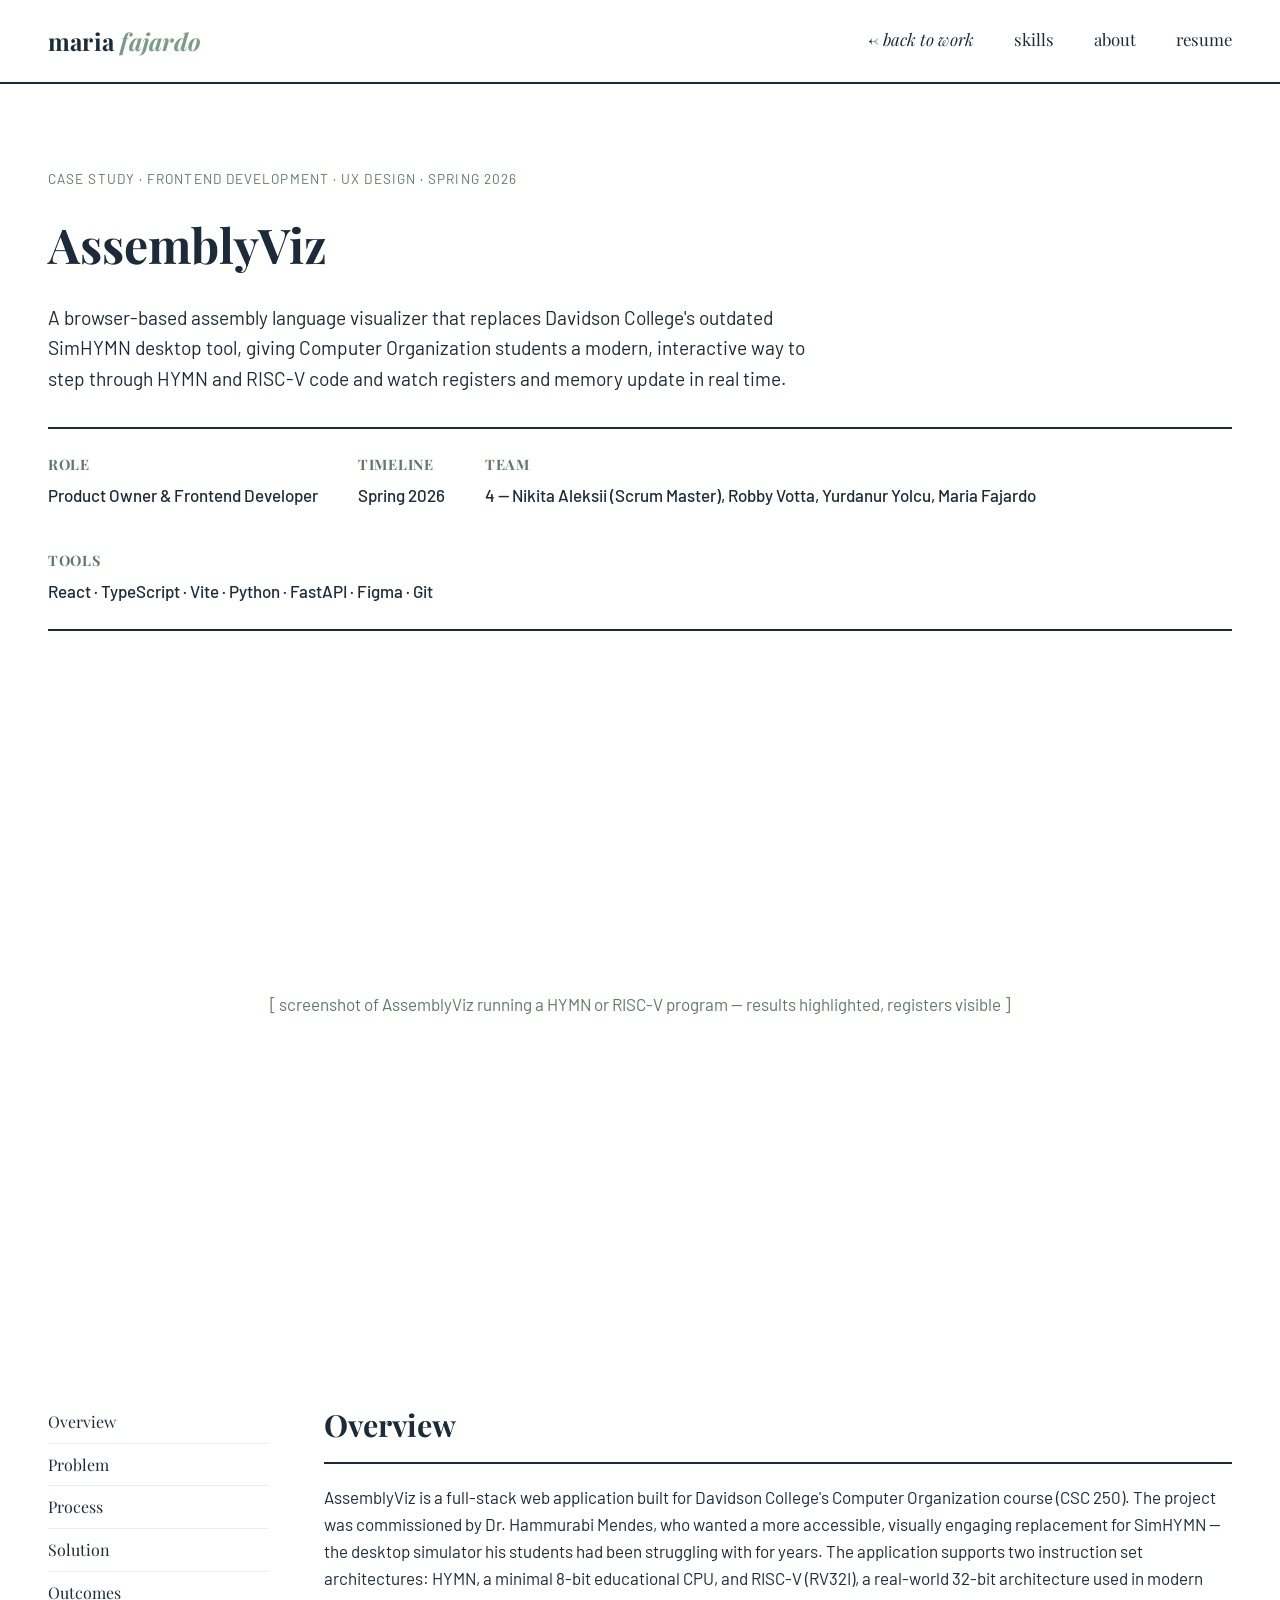
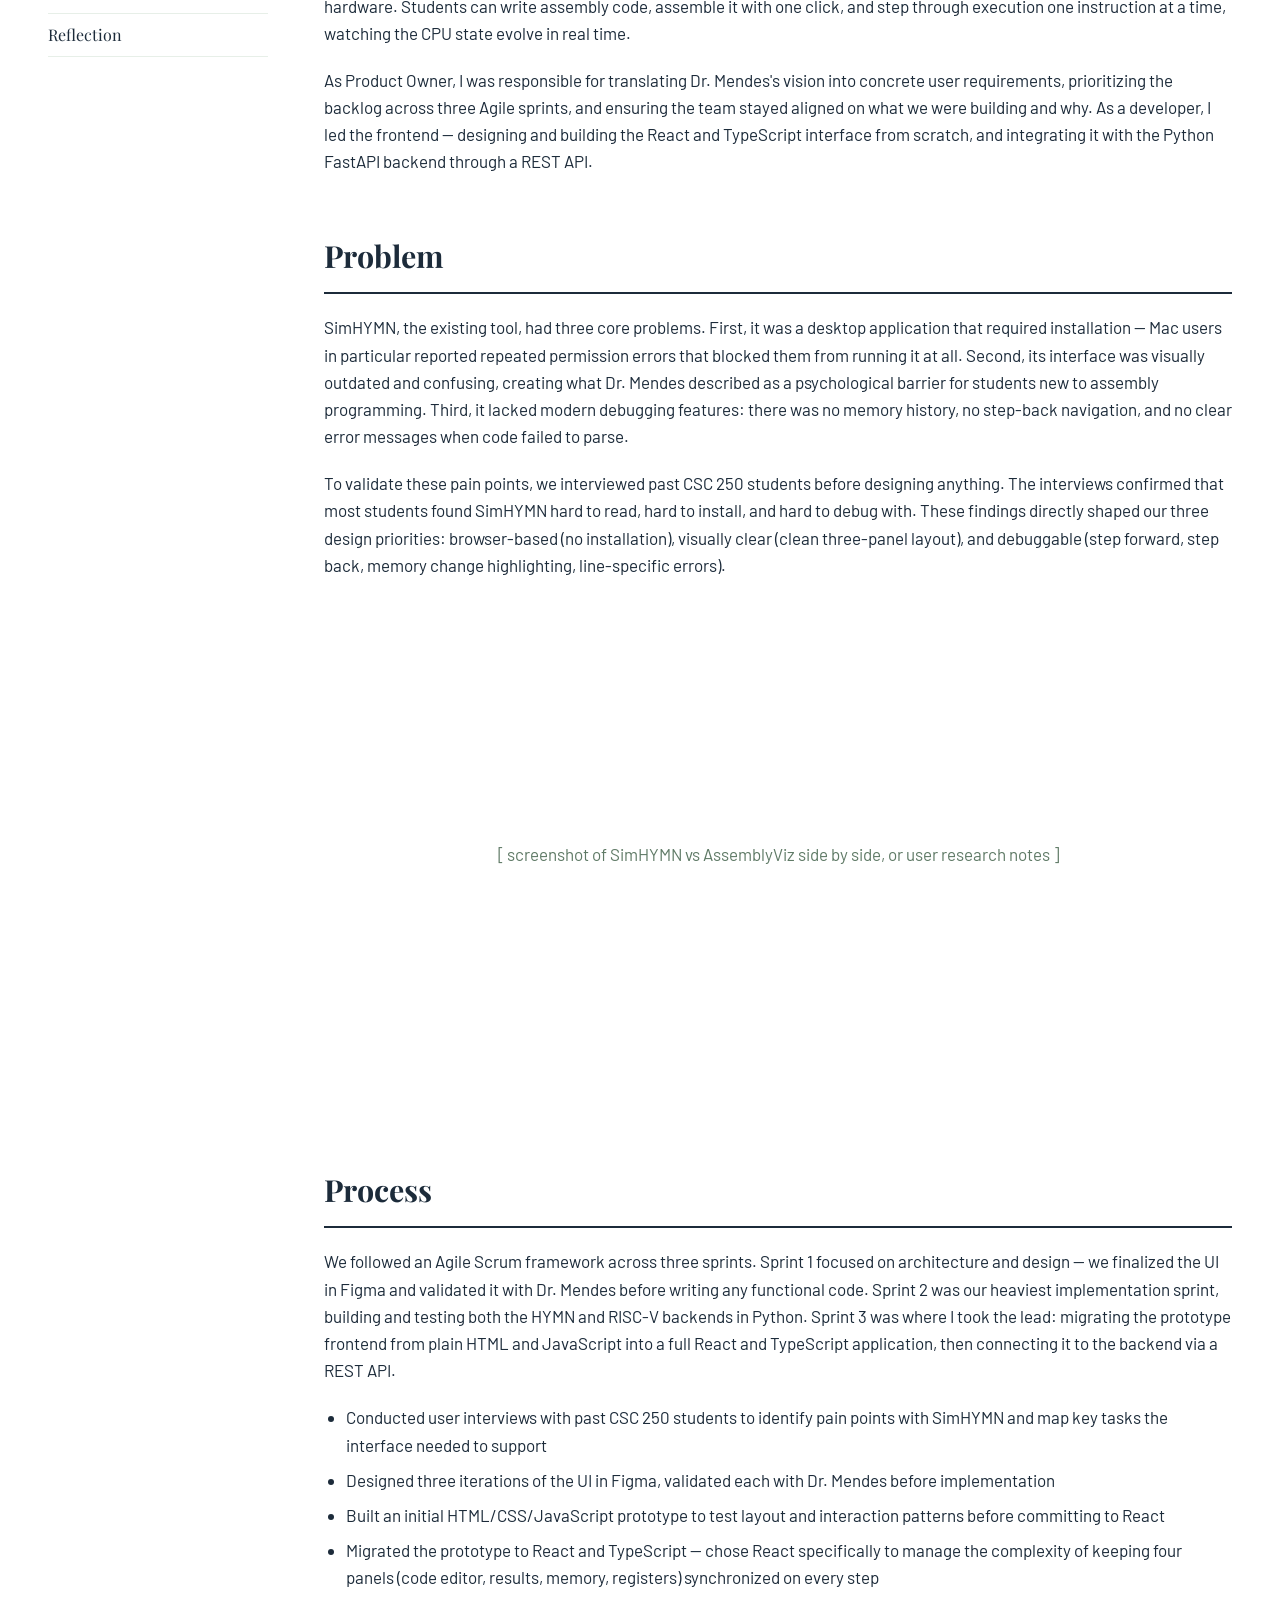
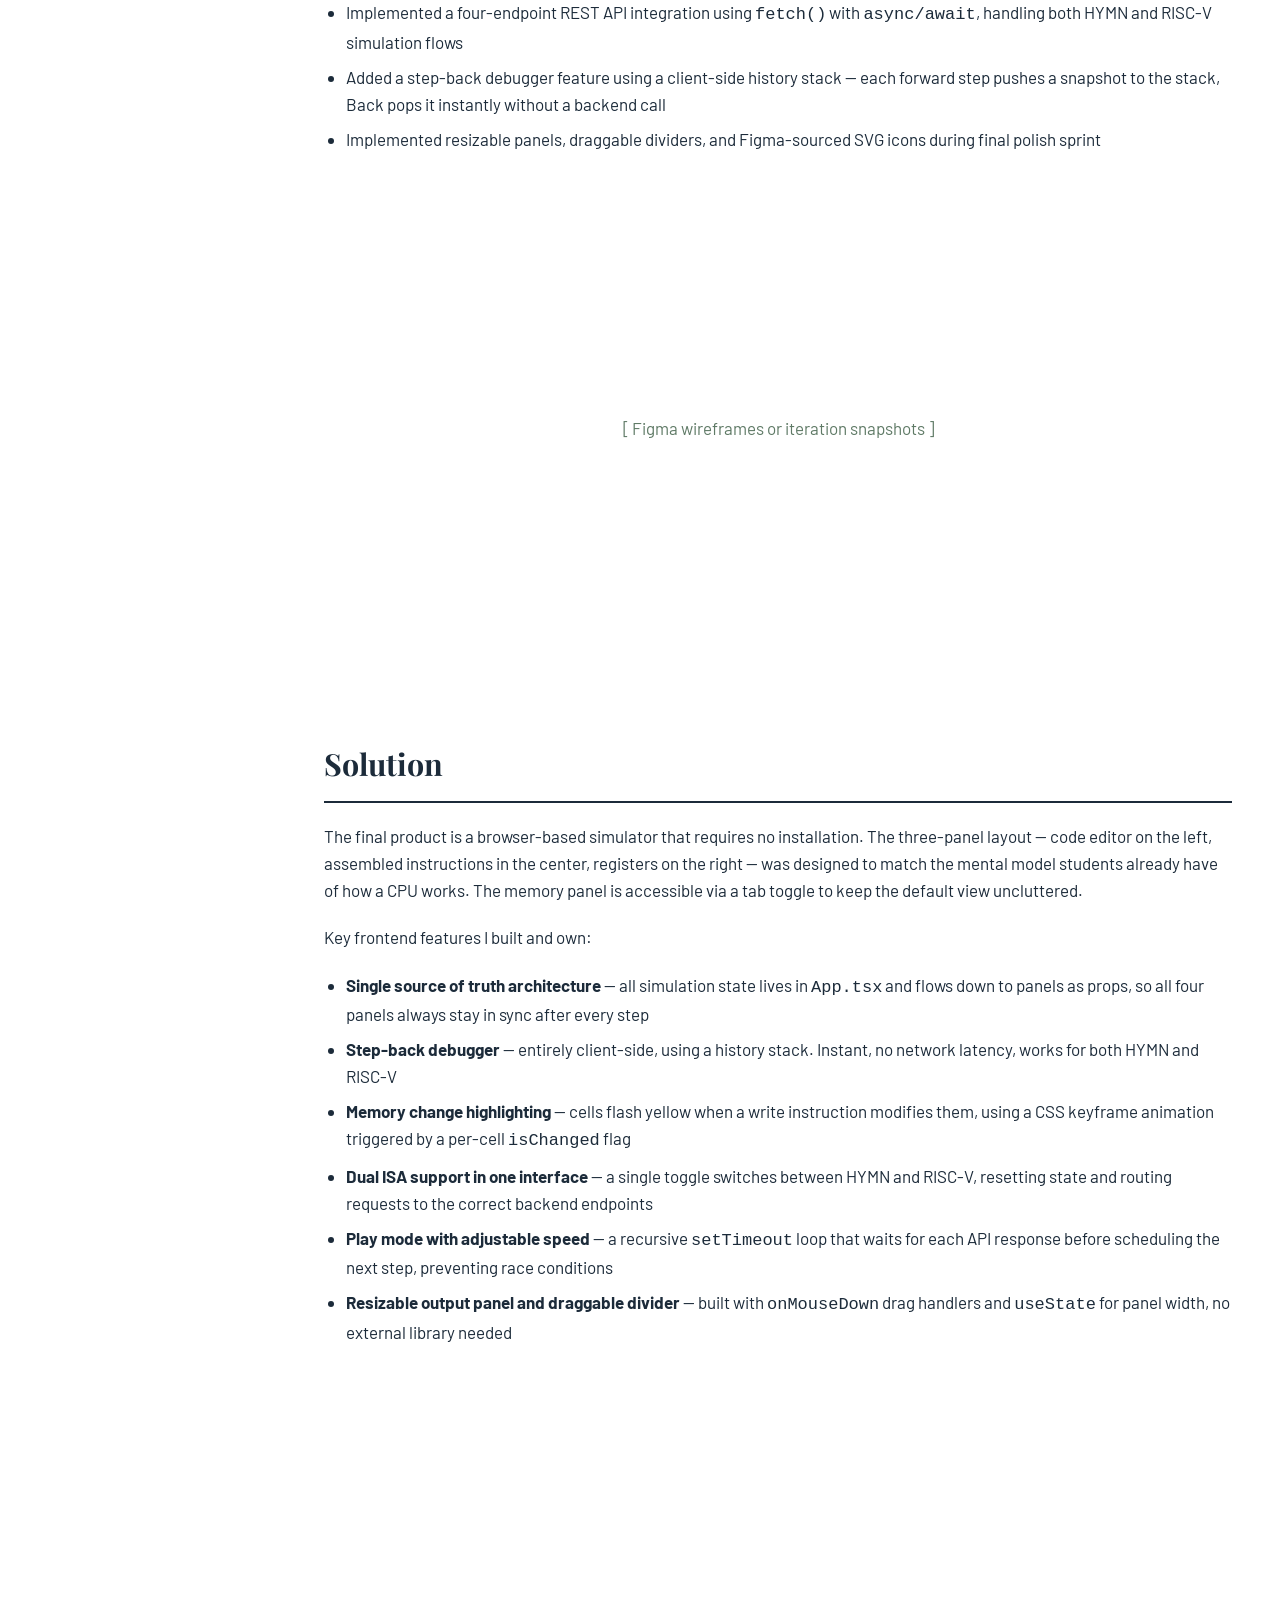
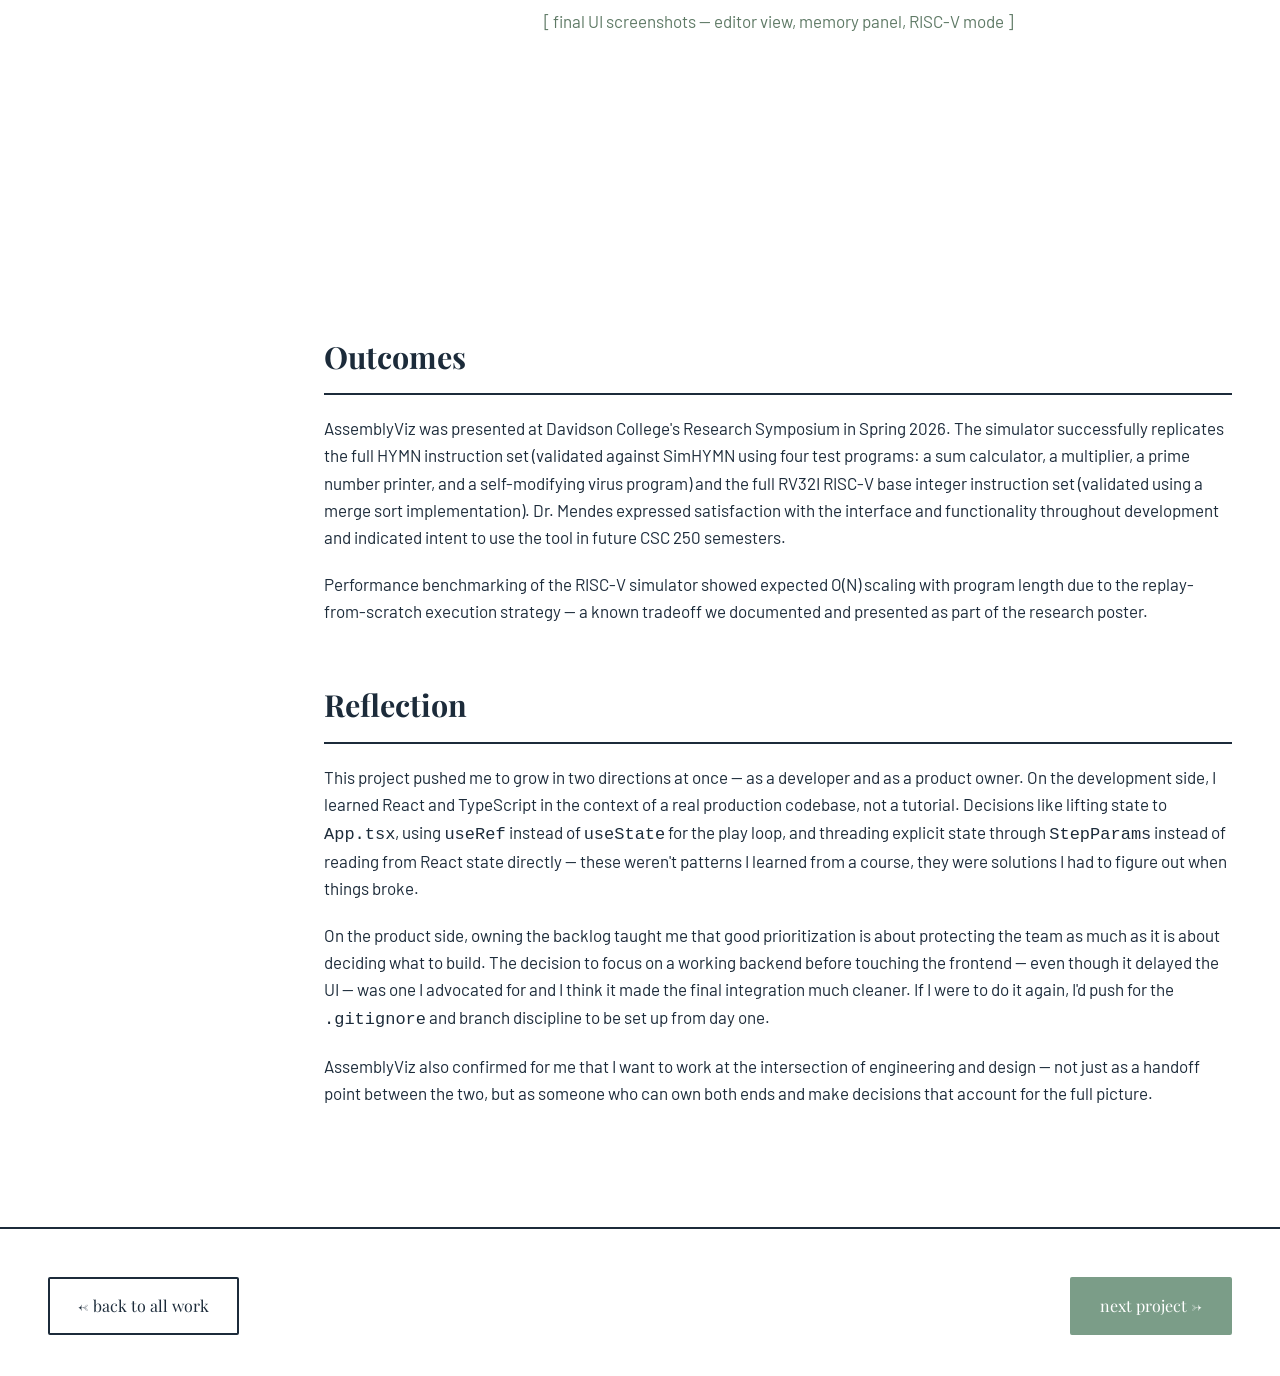
==== projects/assembly.html @ 3fd5109d "Most media for first projects" ====
<!DOCTYPE html>
<html lang="en">
<head>
<meta charset="UTF-8" />
<meta name="viewport" content="width=device-width, initial-scale=1.0" />
<title>AssemblyViz — Maria Fajardo</title>
<link rel="stylesheet" href="../style.css" />
</head>
<body>

<div class="stripe-bar"></div>

<nav class="site-nav">
  <a href="../index.html#home" class="logo">maria <span>fajardo</span></a>
  <div class="nav-links">
    <a href="../index.html#work" class="project-nav-back">← back to work</a>
    <a href="../index.html#skills">skills</a>
    <a href="../index.html#about">about</a>
    <a href="../index.html#resume">resume</a>
  </div>
</nav>

<!-- ============ PROJECT HERO ============ -->
<section class="project-hero">
  <p class="eyebrow">Case Study · Frontend Development · UX Design · Spring 2026</p>
  <h1>AssemblyViz</h1>
  <p class="project-summary">
    A browser-based assembly language visualizer that replaces Davidson College's
    outdated SimHYMN desktop tool, giving Computer Organization students a modern,
    interactive way to step through HYMN and RISC-V code and watch registers and
    memory update in real time.
  </p>

  <div class="project-meta-row">
    <div class="meta-item">
      <h4>Role</h4>
      <p>Product Owner &amp; Frontend Developer</p>
    </div>
    <div class="meta-item">
      <h4>Timeline</h4>
      <p>Spring 2026</p>
    </div>
    <div class="meta-item">
      <h4>Team</h4>
      <p>4 — Nikita Aleksii (Scrum Master), Robby Votta, Yurdanur Yolcu, Maria Fajardo</p>
    </div>
    <div class="meta-item">
      <h4>Tools</h4>
      <p>React · TypeScript · Vite · Python · FastAPI · Figma · Git</p>
    </div>
  </div>
</section>

<!-- ============ HERO MEDIA ============ -->
<div class="project-media">
  <div class="media-box">
    <span class="placeholder-label">[ screenshot of AssemblyViz running a HYMN or RISC-V program — results highlighted, registers visible ]</span>
  </div>
</div>

<!-- ============ BODY ============ -->
<div class="project-body">

  <nav class="project-toc">
    <a href="#overview">Overview</a>
    <a href="#problem">Problem</a>
    <a href="#process">Process</a>
    <a href="#solution">Solution</a>
    <a href="#outcomes">Outcomes</a>
    <a href="#reflection">Reflection</a>
  </nav>

  <div class="project-content">

    <h2 id="overview">Overview</h2>
    <p>
      AssemblyViz is a full-stack web application built for Davidson College's
      Computer Organization course (CSC 250). The project was commissioned by
      Dr. Hammurabi Mendes, who wanted a more accessible, visually engaging
      replacement for SimHYMN — the desktop simulator his students had been
      struggling with for years. The application supports two instruction set
      architectures: HYMN, a minimal 8-bit educational CPU, and RISC-V (RV32I),
      a real-world 32-bit architecture used in modern hardware. Students can write
      assembly code, assemble it with one click, and step through execution
      one instruction at a time, watching the CPU state evolve in real time.
    </p>
    <p>
      As Product Owner, I was responsible for translating Dr. Mendes's vision
      into concrete user requirements, prioritizing the backlog across three Agile
      sprints, and ensuring the team stayed aligned on what we were building and
      why. As a developer, I led the frontend — designing and building the React
      and TypeScript interface from scratch, and integrating it with the Python
      FastAPI backend through a REST API.
    </p>

    <h2 id="problem">Problem</h2>
    <p>
      SimHYMN, the existing tool, had three core problems. First, it was a desktop
      application that required installation — Mac users in particular reported
      repeated permission errors that blocked them from running it at all. Second,
      its interface was visually outdated and confusing, creating what Dr. Mendes
      described as a psychological barrier for students new to assembly programming.
      Third, it lacked modern debugging features: there was no memory history, no
      step-back navigation, and no clear error messages when code failed to parse.
    </p>
    <p>
      To validate these pain points, we interviewed past CSC 250 students before
      designing anything. The interviews confirmed that most students found SimHYMN
      hard to read, hard to install, and hard to debug with. These findings directly
      shaped our three design priorities: browser-based (no installation), visually
      clear (clean three-panel layout), and debuggable (step forward, step back,
      memory change highlighting, line-specific errors).
    </p>
    <div class="media-box">
      <span class="placeholder-label">[ screenshot of SimHYMN vs AssemblyViz side by side, or user research notes ]</span>
    </div>

    <h2 id="process">Process</h2>
    <p>
      We followed an Agile Scrum framework across three sprints. Sprint 1 focused
      on architecture and design — we finalized the UI in Figma and validated it
      with Dr. Mendes before writing any functional code. Sprint 2 was our heaviest
      implementation sprint, building and testing both the HYMN and RISC-V backends
      in Python. Sprint 3 was where I took the lead: migrating the prototype frontend
      from plain HTML and JavaScript into a full React and TypeScript application,
      then connecting it to the backend via a REST API.
    </p>
    <ul>
      <li>Conducted user interviews with past CSC 250 students to identify pain points with SimHYMN and map key tasks the interface needed to support</li>
      <li>Designed three iterations of the UI in Figma, validated each with Dr. Mendes before implementation</li>
      <li>Built an initial HTML/CSS/JavaScript prototype to test layout and interaction patterns before committing to React</li>
      <li>Migrated the prototype to React and TypeScript — chose React specifically to manage the complexity of keeping four panels (code editor, results, memory, registers) synchronized on every step</li>
      <li>Implemented a four-endpoint REST API integration using <code>fetch()</code> with <code>async/await</code>, handling both HYMN and RISC-V simulation flows</li>
      <li>Added a step-back debugger feature using a client-side history stack — each forward step pushes a snapshot to the stack, Back pops it instantly without a backend call</li>
      <li>Implemented resizable panels, draggable dividers, and Figma-sourced SVG icons during final polish sprint</li>
    </ul>
    <div class="media-box">
      <span class="placeholder-label">[ Figma wireframes or iteration snapshots ]</span>
    </div>

    <h2 id="solution">Solution</h2>
    <p>
      The final product is a browser-based simulator that requires no installation.
      The three-panel layout — code editor on the left, assembled instructions in
      the center, registers on the right — was designed to match the mental model
      students already have of how a CPU works. The memory panel is accessible via
      a tab toggle to keep the default view uncluttered.
    </p>
    <p>
      Key frontend features I built and own:
    </p>
    <ul>
      <li><strong>Single source of truth architecture</strong> — all simulation state lives in <code>App.tsx</code> and flows down to panels as props, so all four panels always stay in sync after every step</li>
      <li><strong>Step-back debugger</strong> — entirely client-side, using a history stack. Instant, no network latency, works for both HYMN and RISC-V</li>
      <li><strong>Memory change highlighting</strong> — cells flash yellow when a write instruction modifies them, using a CSS keyframe animation triggered by a per-cell <code>isChanged</code> flag</li>
      <li><strong>Dual ISA support in one interface</strong> — a single toggle switches between HYMN and RISC-V, resetting state and routing requests to the correct backend endpoints</li>
      <li><strong>Play mode with adjustable speed</strong> — a recursive <code>setTimeout</code> loop that waits for each API response before scheduling the next step, preventing race conditions</li>
      <li><strong>Resizable output panel and draggable divider</strong> — built with <code>onMouseDown</code> drag handlers and <code>useState</code> for panel width, no external library needed</li>
    </ul>
    <div class="media-box">
      <span class="placeholder-label">[ final UI screenshots — editor view, memory panel, RISC-V mode ]</span>
    </div>

    <h2 id="outcomes">Outcomes</h2>
    <p>
      AssemblyViz was presented at Davidson College's Research Symposium in Spring
      2026. The simulator successfully replicates the full HYMN instruction set
      (validated against SimHYMN using four test programs: a sum calculator,
      a multiplier, a prime number printer, and a self-modifying virus program)
      and the full RV32I RISC-V base integer instruction set (validated using a
      merge sort implementation). Dr. Mendes expressed satisfaction with the
      interface and functionality throughout development and indicated intent to
      use the tool in future CSC 250 semesters.
    </p>
    <p>
      Performance benchmarking of the RISC-V simulator showed expected O(N) scaling
      with program length due to the replay-from-scratch execution strategy — a
      known tradeoff we documented and presented as part of the research poster.
    </p>

    <h2 id="reflection">Reflection</h2>
    <p>
      This project pushed me to grow in two directions at once — as a developer
      and as a product owner. On the development side, I learned React and TypeScript
      in the context of a real production codebase, not a tutorial. Decisions like
      lifting state to <code>App.tsx</code>, using <code>useRef</code> instead of
      <code>useState</code> for the play loop, and threading explicit state through
      <code>StepParams</code> instead of reading from React state directly — these
      weren't patterns I learned from a course, they were solutions I had to figure
      out when things broke.
    </p>
    <p>
      On the product side, owning the backlog taught me that good prioritization
      is about protecting the team as much as it is about deciding what to build.
      The decision to focus on a working backend before touching the frontend — even
      though it delayed the UI — was one I advocated for and I think it made the
      final integration much cleaner. If I were to do it again, I'd push for the
      <code>.gitignore</code> and branch discipline to be set up from day one.
    </p>
    <p>
      AssemblyViz also confirmed for me that I want to work at the intersection of
      engineering and design — not just as a handoff point between the two, but as
      someone who can own both ends and make decisions that account for the full
      picture.
    </p>

  </div>
</div>

<div class="project-nav-footer">
  <a href="../index.html#work" class="btn">← back to all work</a>
  <a href="project-template.html" class="btn btn-primary">next project →</a>
</div>

</body>
</html>
---- style.css ----
/* =============================================================
   Maria Fajardo — Portfolio Stylesheet
   Palette: white base / blue ticking stripe / yellow + pink accents
   Fonts: Playfair Display (headings) + Barlow (body)
   ============================================================= */

@import url('https://fonts.googleapis.com/css2?family=Playfair+Display:ital,wght@0,500;0,600;0,700;1,500;1,600&family=Barlow:wght@400;500;600;700&display=swap');

:root {
  --white: #ffffff;
  --cream: #efe7dc;
  --ink: #1c2b3a;

  /* Sage palette (dark → light) used as the new accent range */
  --sage-dark: #5f7a66;
  --sage: #7b9d88;
  --sage-pale: #e7efe8;

  /* keep legacy names for compatibility across the stylesheet */
  --blue: var(--sage);
  --blue-deep: var(--sage-dark);
  --blue-pale: var(--sage-pale);
  --yellow: var(--sage);
  --pink: var(--sage);
  --pink-pale: var(--sage-pale);

  --line: #1c2b3a;

  --stripe-width: 14px;
  --font-display: 'Playfair Display', Georgia, serif;
  --font-body: 'Barlow', 'Helvetica Neue', Arial, sans-serif;
}

* {
  box-sizing: border-box;
}

html {
  scroll-behavior: smooth;
}

body {
  margin: 0;
  background: #ffffff;
  color: var(--ink);
  font-family: var(--font-body);
  font-size: 17px;
  line-height: 1.6;
}

a {
  color: inherit;
  text-decoration: none;
}

img {
  max-width: 100%;
  display: block;
}

/* ---------- Nav ---------- */

.site-nav {
  position: sticky;
  top: 0;
  z-index: 50;
  background: var(--white);
  border-bottom: 2px solid var(--ink);
  display: flex;
  align-items: center;
  justify-content: space-between;
  padding: 22px 48px;
}

.site-nav .logo {
  font-family: var(--font-display);
  font-weight: 700;
  font-size: 1.5rem;
  letter-spacing: 0.01em;
}

.site-nav .logo span {
  color: var(--blue);
  font-style: italic;
}

.nav-links {
  display: flex;
  gap: 40px;
  font-family: var(--font-display);
  font-size: 1.05rem;
}

.nav-links a {
  position: relative;
  padding-bottom: 4px;
}

.nav-links a::after {
  content: "";
  position: absolute;
  left: 0;
  bottom: -2px;
  width: 0%;
  height: 3px;
  background: var(--pink);
  transition: width 0.2s ease;
}

.nav-links a:hover::after,
.nav-links a.active::after {
  width: 100%;
}

/* ---------- Section shell ---------- */

section {
  padding: 100px 48px;
  max-width: 1280px;
  margin: 0 auto;
}

.section-heading {
  display: flex;
  align-items: baseline;
  justify-content: space-between;
  flex-wrap: wrap;
  gap: 12px;
  border-bottom: 2px solid var(--ink);
  padding-bottom: 18px;
  margin-bottom: 56px;
}

.section-heading h2 {
  font-family: var(--font-display);
  font-size: 2.4rem;
  margin: 0;
}

.section-heading .section-note {
  font-family: var(--font-body);
  font-size: 0.95rem;
  color: var(--blue-deep);
  font-style: italic;
}

/* ---------- Hero / Home ---------- */

.hero {
  padding-top: 70px;
  display: grid;
  grid-template-columns: 1.1fr 0.9fr;
  gap: 60px;
  align-items: center;
}

.hero-text p {
  font-size: 1.15rem;
  margin: 0 0 22px;
}

.hero-text .greeting {
  font-family: var(--font-display);
  font-style: italic;
  font-size: 2.4rem;
  margin-bottom: 28px;
}

.hero-text .highlight {
  background: linear-gradient(180deg, transparent 60%, var(--yellow) 60%);
  font-weight: 600;
}

.hero-cta {
  display: flex;
  gap: 18px;
  margin-top: 32px;
}

.btn {
  display: inline-block;
  padding: 14px 28px;
  border: 2px solid var(--ink);
  font-family: var(--font-display);
  font-size: 1rem;
  border-radius: 2px;
  transition: transform 0.15s ease, background 0.15s ease, color 0.15s ease;
  background: var(--white);
}

.btn:hover {
  transform: translate(-2px, -2px);
  box-shadow: 4px 4px 0 var(--ink);
}

.btn-primary {
  background: var(--blue);
  color: var(--white);
  border-color: var(--blue);
}

.btn-primary:hover {
  box-shadow: 4px 4px 0 var(--blue-deep);
}

.hero-portrait {
  position: relative;
  aspect-ratio: 1 / 1;
  background: var(--white);
  display: flex;
  align-items: center;
  justify-content: center;
  overflow: hidden;
}

.hero-portrait img {
  width: 100%;
  height: 100%;
  object-fit: cover;
}

/* ---------- Work ---------- */

.work-filters {
  display: flex;
  gap: 24px;
  font-family: var(--font-display);
  font-size: 1rem;
  color: var(--blue-deep);
}

.work-grid {
  display: grid;
  grid-template-columns: repeat(3, 1fr);
  gap: 40px;
}

.project-card {
  border: 2px solid var(--ink);
  background: var(--white);
  display: flex;
  flex-direction: column;
  transition: transform 0.15s ease, box-shadow 0.15s ease;
}

.project-card:hover {
  transform: translateY(-4px);
  box-shadow: 6px 6px 0 var(--blue);
}

.project-card .card-meta {
  padding: 16px 20px;
  border-bottom: 2px solid var(--ink);
  font-family: var(--font-body);
  font-size: 0.85rem;
  color: var(--blue-deep);
}

.project-card .card-title {
  padding: 14px 20px;
  border-bottom: 2px solid var(--ink);
}

.project-card .card-title h3 {
  font-family: var(--font-display);
  font-size: 1.5rem;
  margin: 0;
}

.project-card .card-thumb {
  aspect-ratio: 4 / 3;
  background: var(--blue-pale);
  display: flex;
  align-items: center;
  justify-content: center;
  overflow: hidden;
}

.project-card .card-thumb img {
  width: 100%;
  height: 100%;
  object-fit: cover;
}

.project-card .card-thumb .placeholder-label {
  font-size: 0.8rem;
  color: var(--blue-deep);
  text-align: center;
  padding: 20px;
}

.project-card .card-tags {
  padding: 16px 20px;
  font-size: 0.9rem;
  color: var(--ink);
}

/* ---------- Skills ---------- */

.skills-group {
  display: grid;
  grid-template-columns: 200px 1fr;
  gap: 24px;
  margin-bottom: 56px;
}

.skills-group:last-child {
  margin-bottom: 0;
}

.skills-group h3 {
  font-family: var(--font-display);
  font-size: 1.5rem;
  margin: 0;
}

.tag-row {
  display: flex;
  flex-wrap: wrap;
  gap: 14px;
}

.tag {
  border: 2px solid var(--ink);
  padding: 10px 18px;
  font-size: 0.95rem;
  background: var(--white);
}

.tag--methods {
  background: var(--sage-dark);
  color: var(--white);
}

.tag--tools {
  background: var(--sage);
}

.tag--accent {
  background: var(--sage-pale);
}

/* ---------- About ---------- */

.about-layout {
  display: grid;
  grid-template-columns: 1fr 1fr;
  gap: 56px;
  align-items: start;
}

.about-photos {
  display: grid;
  grid-template-columns: repeat(2, 1fr);
  gap: 16px;
}

.about-photos .photo-box {
  aspect-ratio: 3 / 4;
  border: 2px solid var(--ink);
  background: var(--blue-pale);
  display: flex;
  align-items: center;
  justify-content: center;
  overflow: hidden;
}

.about-photos .photo-box:nth-child(2n) {
  background: var(--pink-pale);
}

.about-photos img {
  width: 100%;
  height: 100%;
  object-fit: cover;
}

.about-photos .placeholder-label {
  font-size: 0.8rem;
  color: var(--blue-deep);
  text-align: center;
  padding: 16px;
}

.about-text p {
  margin: 0 0 20px;
}

.about-text .lede {
  font-family: var(--font-display);
  font-style: italic;
  font-size: 1.4rem;
  margin-bottom: 24px;
}

/* ---------- Resume ---------- */

.resume-panel {
  display: flex;
  align-items: center;
  justify-content: space-between;
  gap: 40px;
  border: 2px solid var(--ink);
  background: var(--white);
  padding: 48px;
  flex-wrap: wrap;
}

.resume-panel .resume-copy h3 {
  font-family: var(--font-display);
  font-size: 1.8rem;
  margin: 0 0 12px;
}

.resume-panel .resume-copy p {
  margin: 0;
  max-width: 42ch;
}

.resume-actions {
  display: flex;
  gap: 16px;
}

/* ---------- Footer ---------- */

footer {
  border-top: 2px solid var(--ink);
  padding: 40px 48px;
  display: flex;
  align-items: center;
  justify-content: space-between;
  flex-wrap: wrap;
  gap: 16px;
  font-size: 0.95rem;
}

footer .footer-links {
  display: flex;
  gap: 24px;
}

/* ---------- Project / case study page ---------- */

.project-nav-back {
  font-family: var(--font-display);
  font-style: italic;
}

.project-hero {
  padding: 70px 48px 40px;
  max-width: 1280px;
  margin: 0 auto;
}

.project-hero .eyebrow {
  font-family: var(--font-body);
  color: var(--blue-deep);
  text-transform: uppercase;
  letter-spacing: 0.08em;
  font-size: 0.85rem;
  margin-bottom: 16px;
}

.project-hero h1 {
  font-family: var(--font-display);
  font-size: 3rem;
  margin: 0 0 20px;
}

.project-hero .project-summary {
  font-size: 1.2rem;
  max-width: 70ch;
  margin: 0 0 28px;
}

.project-meta-row {
  display: flex;
  gap: 40px;
  flex-wrap: wrap;
  border-top: 2px solid var(--ink);
  border-bottom: 2px solid var(--ink);
  padding: 24px 0;
  margin-top: 32px;
}

.project-meta-row .meta-item h4 {
  font-family: var(--font-display);
  font-size: 0.9rem;
  text-transform: uppercase;
  letter-spacing: 0.05em;
  margin: 0 0 6px;
  color: var(--blue-deep);
}

.project-meta-row .meta-item p {
  margin: 0;
  font-weight: 500;
}

.project-media {
  max-width: 1280px;
  margin: 0 auto;
  padding: 0 48px 40px;
}

.media-box {
  aspect-ratio: 16 / 9;
  display: flex;
  align-items: center;
  justify-content: center;
  margin-bottom: 24px;
  overflow: hidden;
}

.media-box img,
.media-box video {
  width: 100%;
  height: 100%;
  object-fit: cover;
}

.media-box .placeholder-label {
  color: var(--blue-deep);
  text-align: center;
  padding: 24px;
}

.project-body {
  max-width: 1280px;
  margin: 0 auto;
  padding: 0 48px 100px;
  display: grid;
  grid-template-columns: 220px 1fr;
  gap: 56px;
}

.project-toc {
  position: sticky;
  top: 100px;
  align-self: start;
  font-family: var(--font-display);
  font-size: 1rem;
}

.project-toc a {
  display: block;
  padding: 8px 0;
  border-bottom: 1px solid var(--blue-pale);
}

.project-content h2 {
  font-family: var(--font-display);
  font-size: 1.9rem;
  margin: 56px 0 20px;
  border-bottom: 2px solid var(--ink);
  padding-bottom: 12px;
}

.project-content h2:first-child {
  margin-top: 0;
}

.project-content p {
  margin: 0 0 20px;
}

.project-content ul {
  margin: 0 0 20px;
  padding-left: 22px;
}

.project-content li {
  margin-bottom: 8px;
}

.project-nav-footer {
  border-top: 2px solid var(--ink);
  padding: 48px;
  max-width: 1280px;
  margin: 0 auto;
  display: flex;
  justify-content: space-between;
  align-items: center;
  flex-wrap: wrap;
  gap: 20px;
}

/* ---------- Responsive ---------- */

@media (max-width: 900px) {
  .site-nav {
    padding: 18px 24px;
    flex-direction: column;
    gap: 14px;
  }

  .nav-links {
    gap: 22px;
    font-size: 0.95rem;
  }

  section {
    padding: 64px 24px;
  }

  .hero {
    grid-template-columns: 1fr;
  }

  .work-grid {
    grid-template-columns: 1fr;
  }

  .skills-group {
    grid-template-columns: 1fr;
    gap: 12px;
  }

  .about-layout {
    grid-template-columns: 1fr;
  }

  .project-body {
    grid-template-columns: 1fr;
  }

  .project-toc {
    position: static;
  }

  .resume-panel {
    flex-direction: column;
    align-items: flex-start;
  }

  .project-hero h1 {
    font-size: 2.2rem;
  }
}
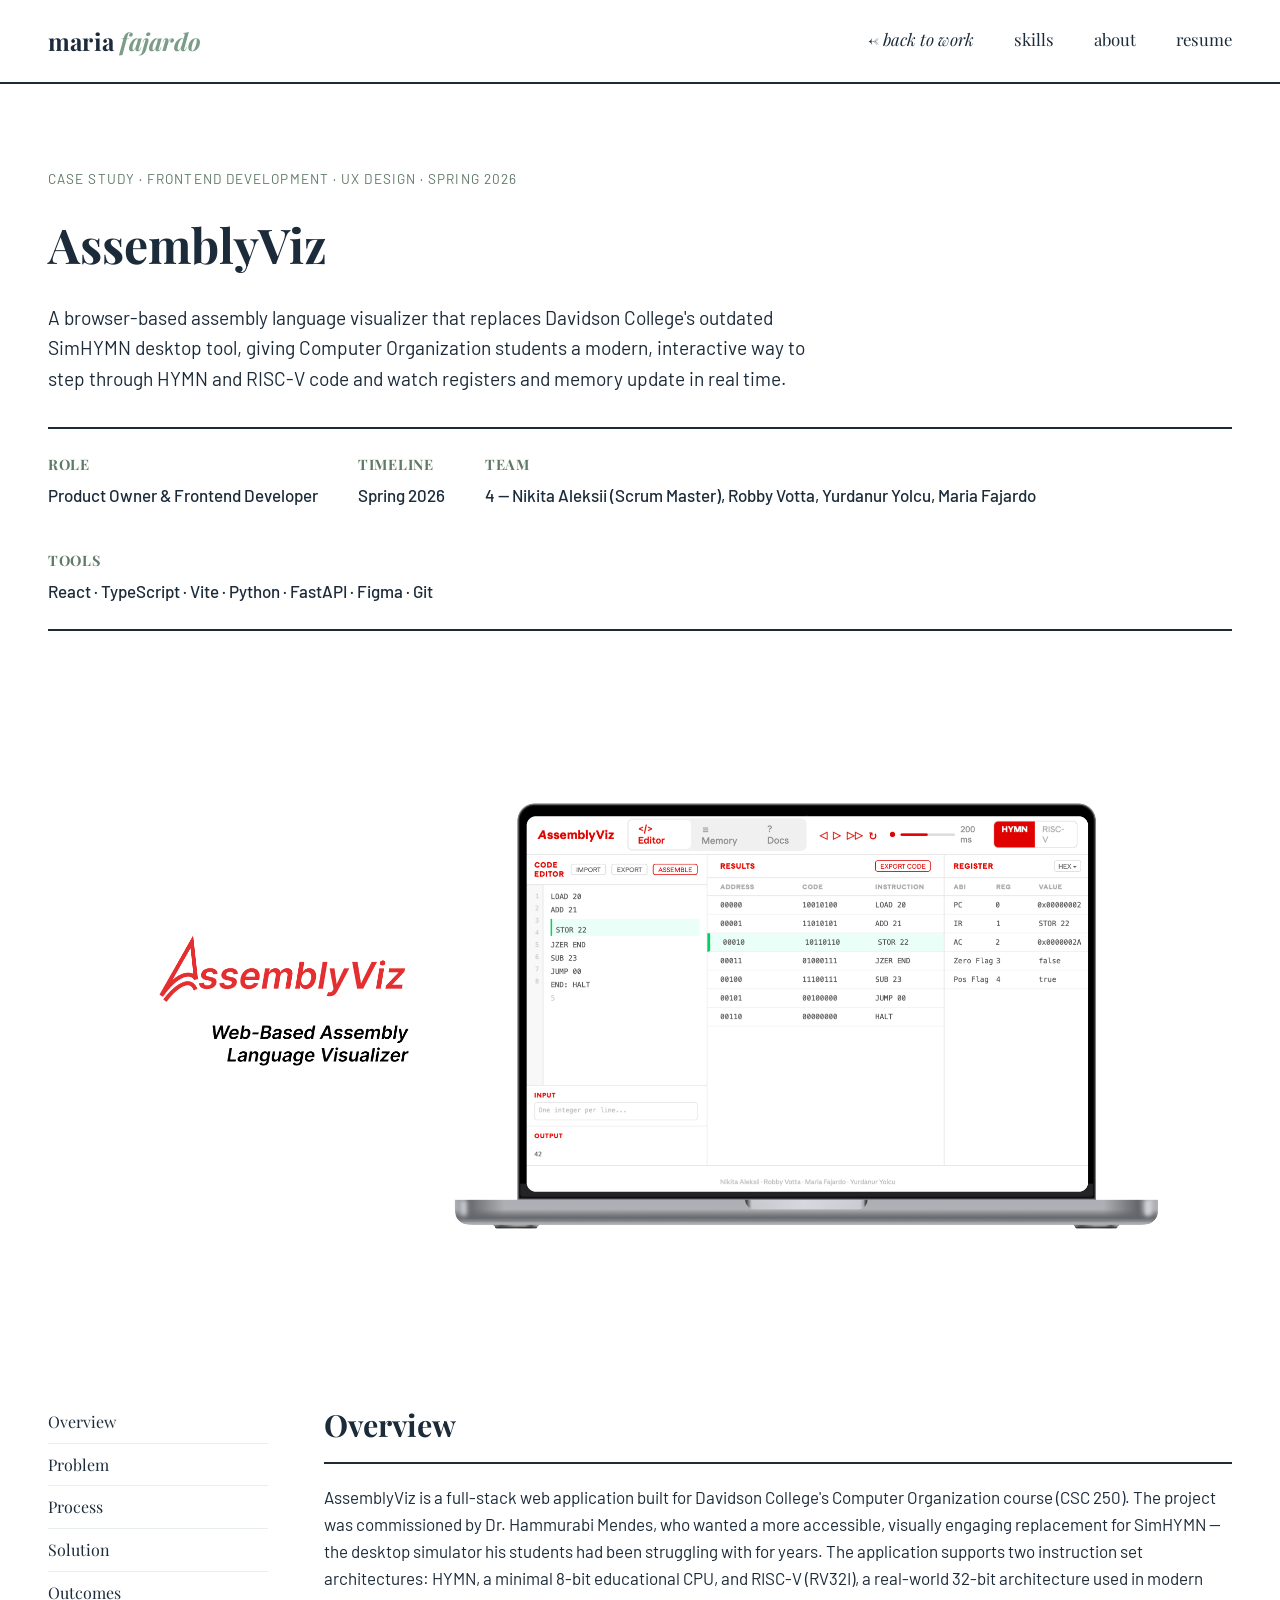
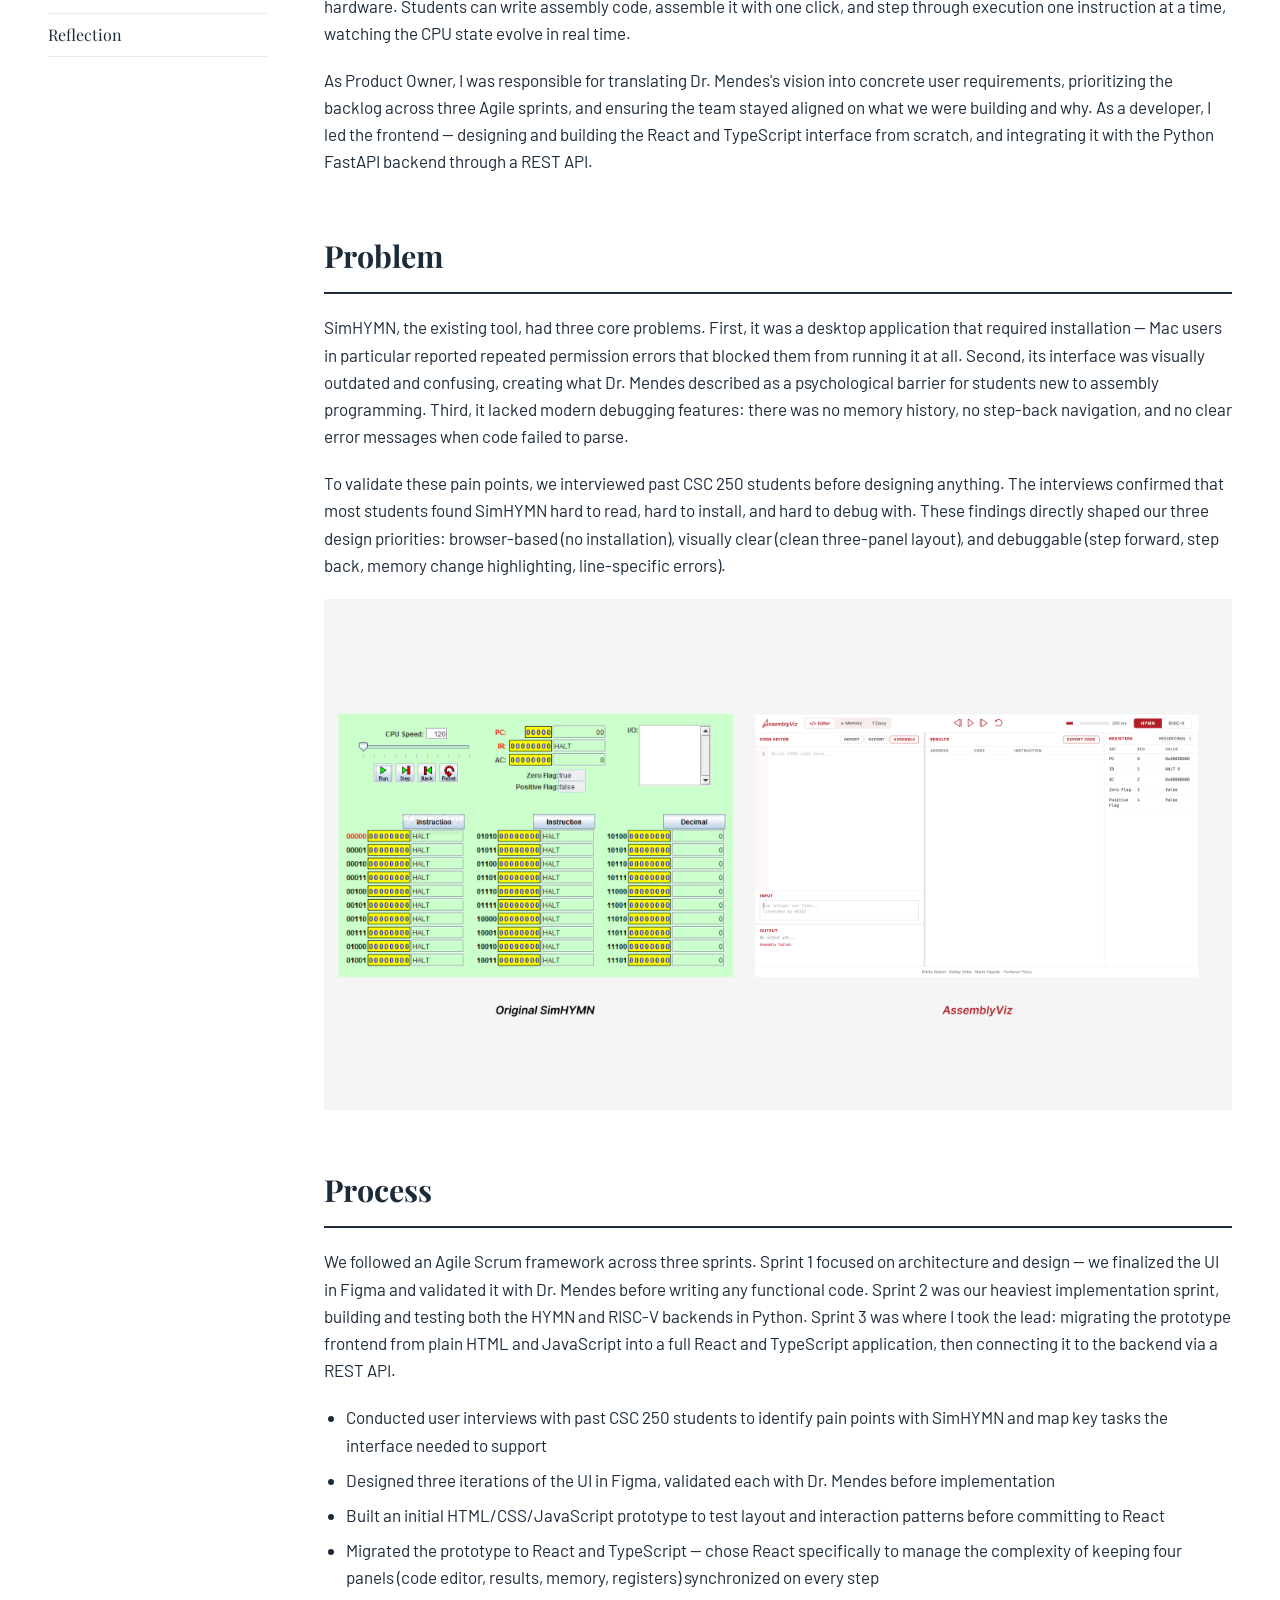
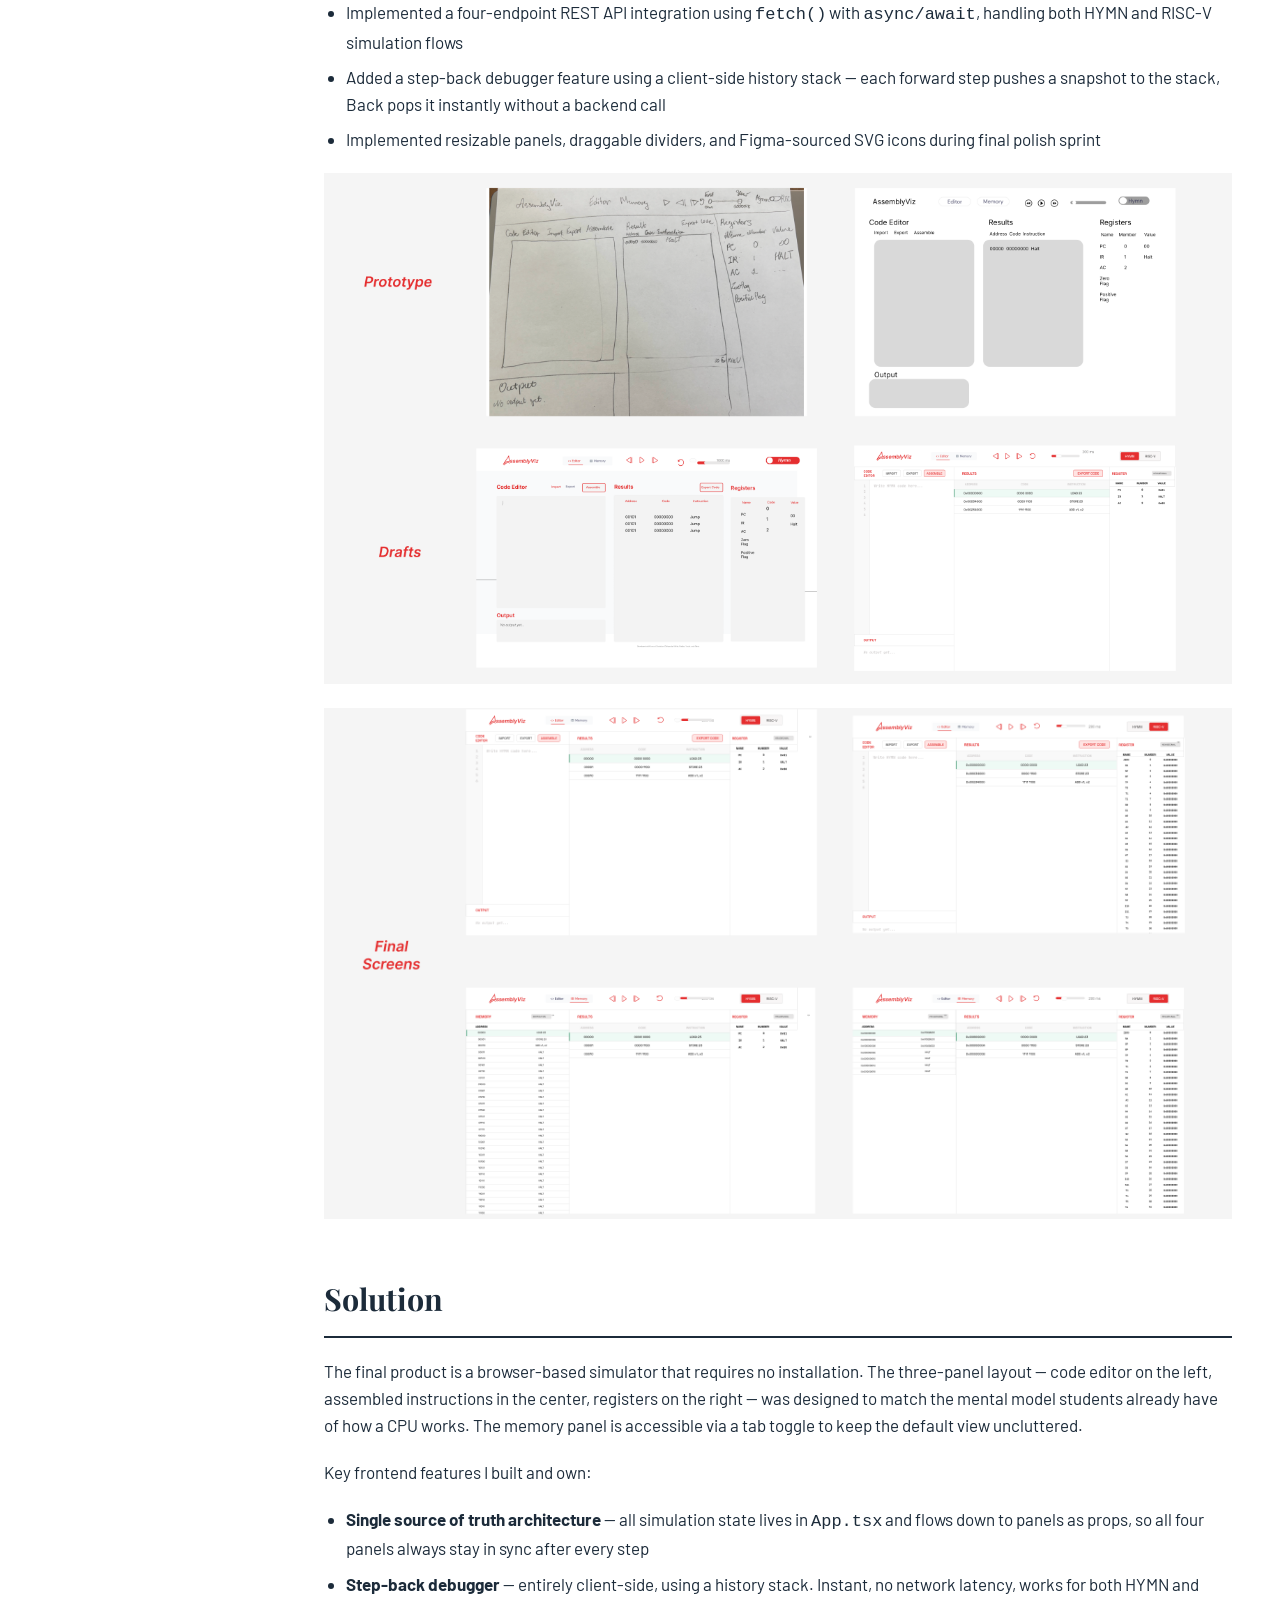
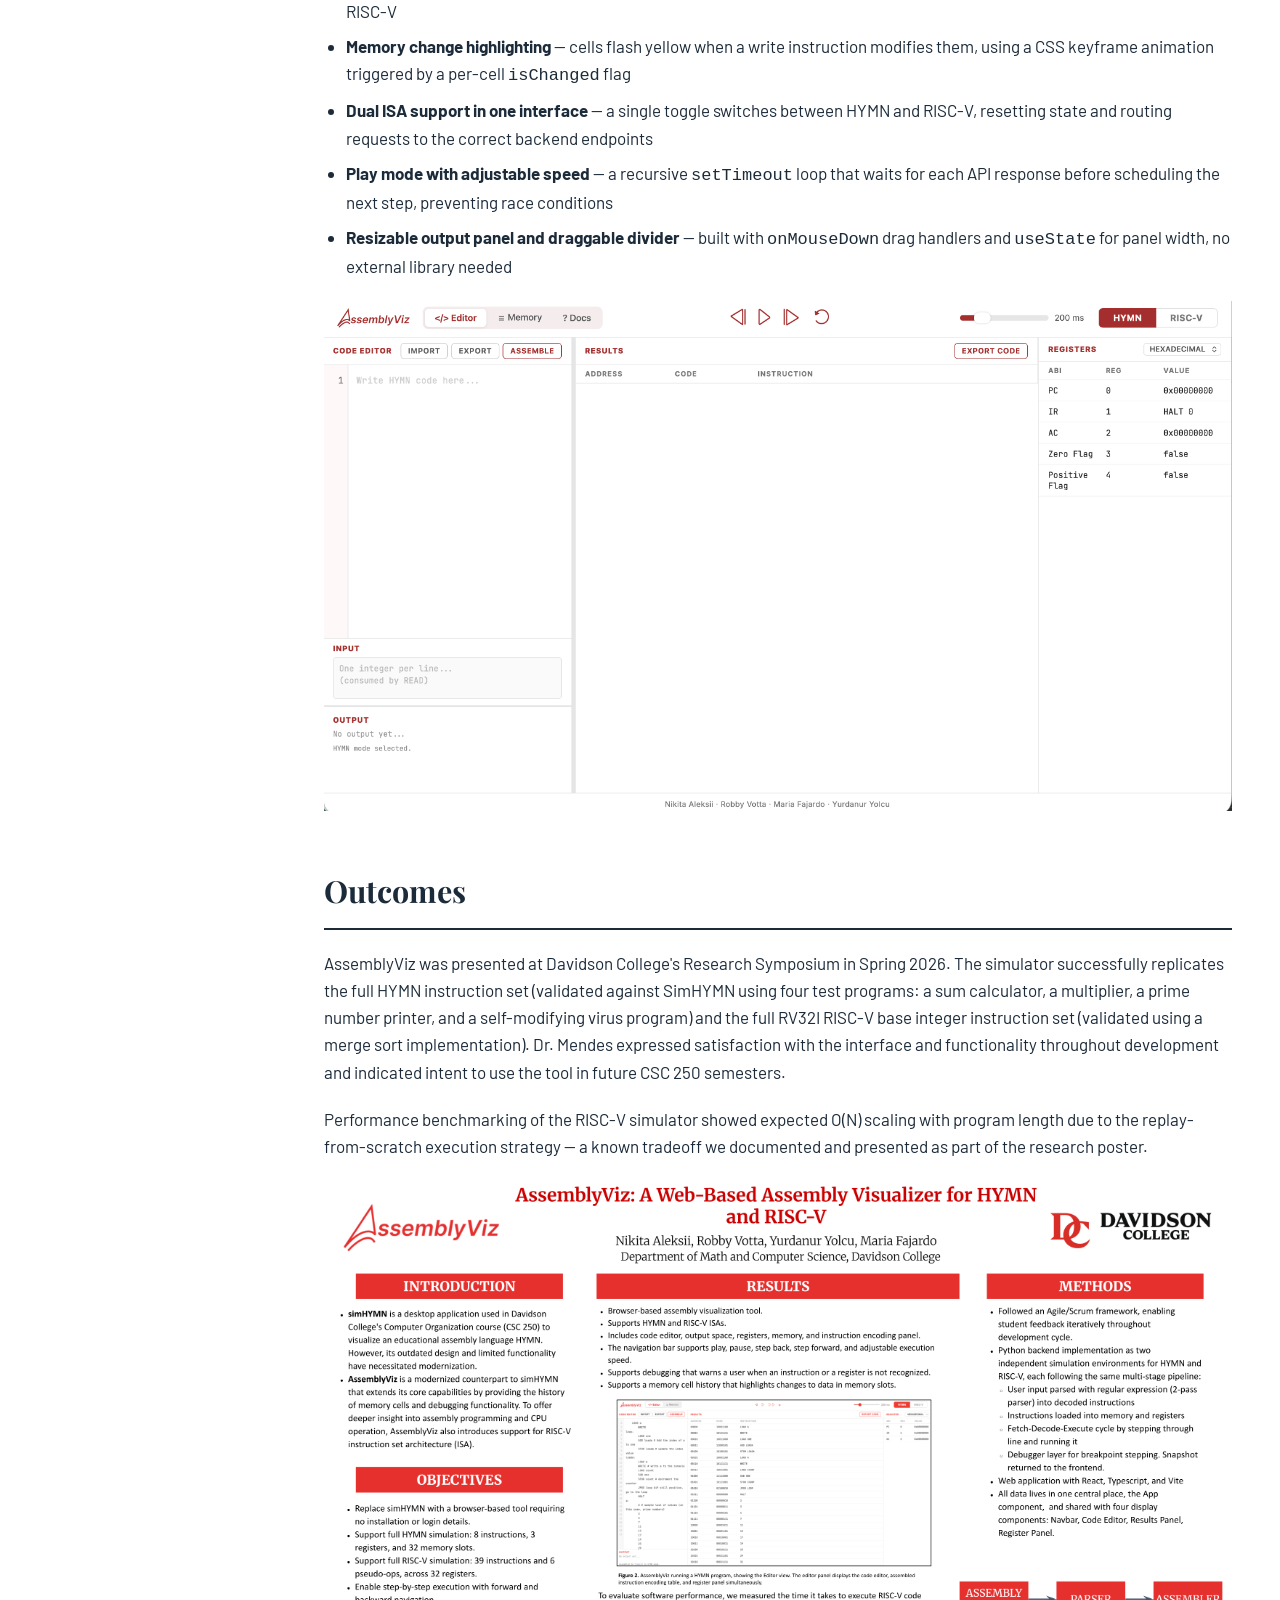
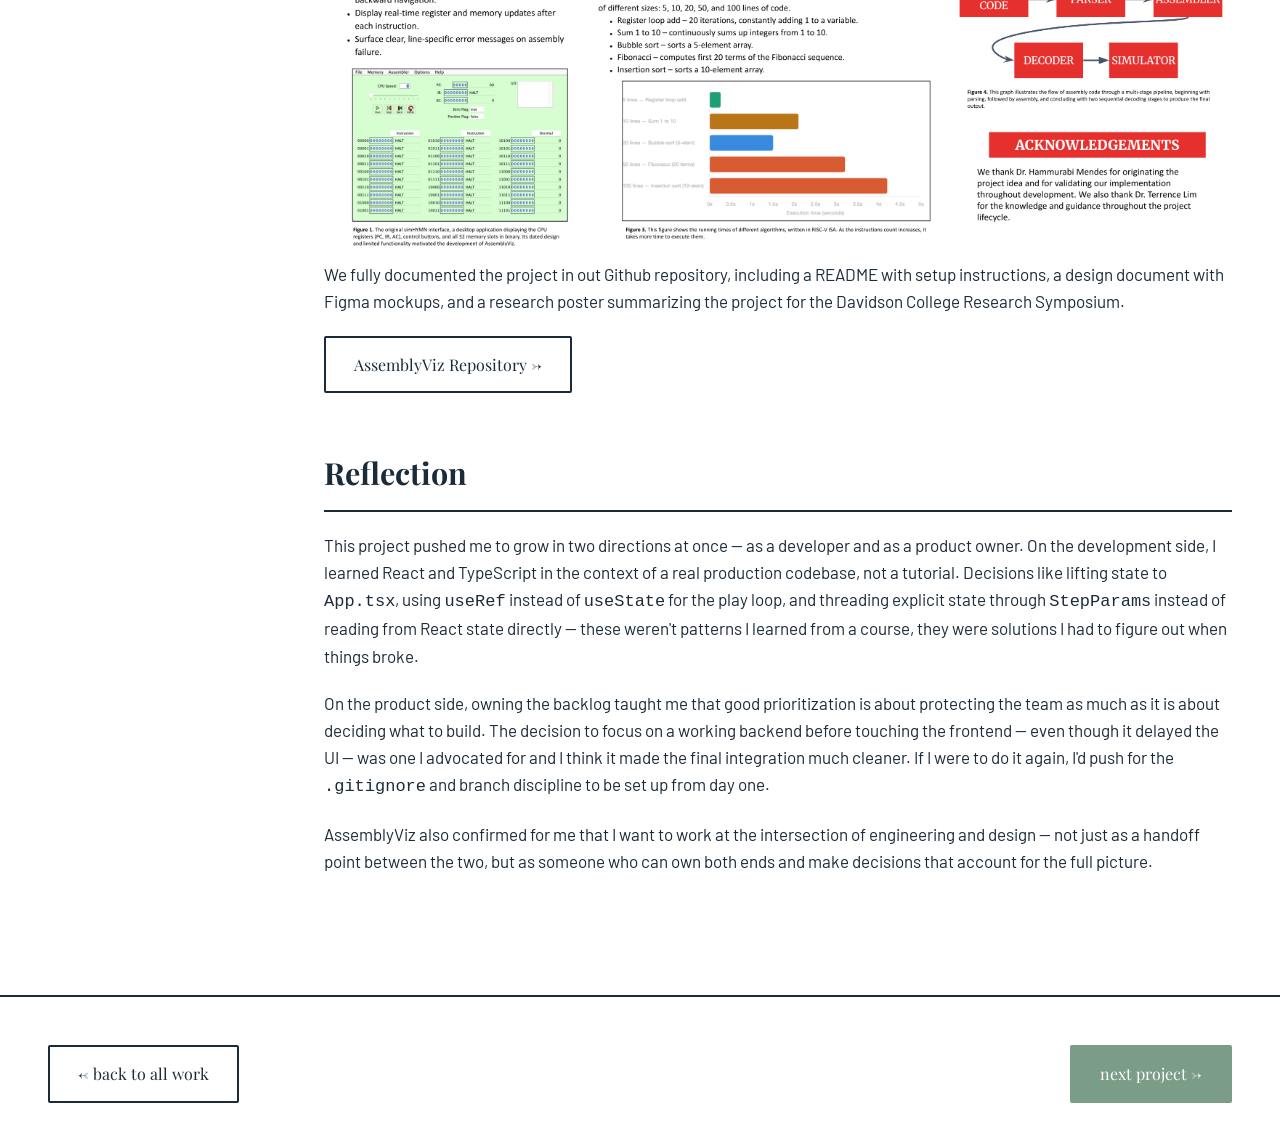
==== commit 4de06221: "Assemblyviz done" ====
--- a/projects/assembly.html
+++ b/projects/assembly.html
@@ -54,7 +54,7 @@
 <!-- ============ HERO MEDIA ============ -->
 <div class="project-media">
   <div class="media-box">
-    <span class="placeholder-label">[ screenshot of AssemblyViz running a HYMN or RISC-V program — results highlighted, registers visible ]</span>
+      <img src="images/assembly/hero.png" alt="AssemblyViz interface" />
   </div>
 </div>
 
@@ -112,7 +112,7 @@
       memory change highlighting, line-specific errors).
     </p>
     <div class="media-box">
-      <span class="placeholder-label">[ screenshot of SimHYMN vs AssemblyViz side by side, or user research notes ]</span>
+        <img src="images/assembly/comparison.png" alt="AssemblyViz interface" />
     </div>
 
     <h2 id="process">Process</h2>
@@ -135,7 +135,10 @@
       <li>Implemented resizable panels, draggable dividers, and Figma-sourced SVG icons during final polish sprint</li>
     </ul>
     <div class="media-box">
-      <span class="placeholder-label">[ Figma wireframes or iteration snapshots ]</span>
+      <img src="images/assembly/transition1.png" alt="AssemblyViz figma drafts" />
+    </div>
+    <div class="media-box">
+      <img src="images/assembly/transition2.png" alt="AssemblyViz figma finals" />
     </div>
 
     <h2 id="solution">Solution</h2>
@@ -158,7 +161,7 @@
       <li><strong>Resizable output panel and draggable divider</strong> — built with <code>onMouseDown</code> drag handlers and <code>useState</code> for panel width, no external library needed</li>
     </ul>
     <div class="media-box">
-      <span class="placeholder-label">[ final UI screenshots — editor view, memory panel, RISC-V mode ]</span>
+        <img src="images/assembly/mainpage.png" alt="AssemblyViz figma finals" />
     </div>
 
     <h2 id="outcomes">Outcomes</h2>
@@ -178,6 +181,15 @@
       known tradeoff we documented and presented as part of the research poster.
     </p>
 
+  
+        <img src="images/assembly/poster.png" alt="AssemblyViz figma finals" />
+      <p>
+        We fully documented the project in out Github repository, including a README with setup instructions, a design document with Figma mockups, and a research poster summarizing the project for the Davidson College Research Symposium.
+      </p>
+    <div class="project-links">
+  <a href="https://github.com/NikitaAleksii/AssemblyViz" target="_blank" class="btn">AssemblyViz Repository →</a>
+</div>
+
     <h2 id="reflection">Reflection</h2>
     <p>
       This project pushed me to grow in two directions at once — as a developer
